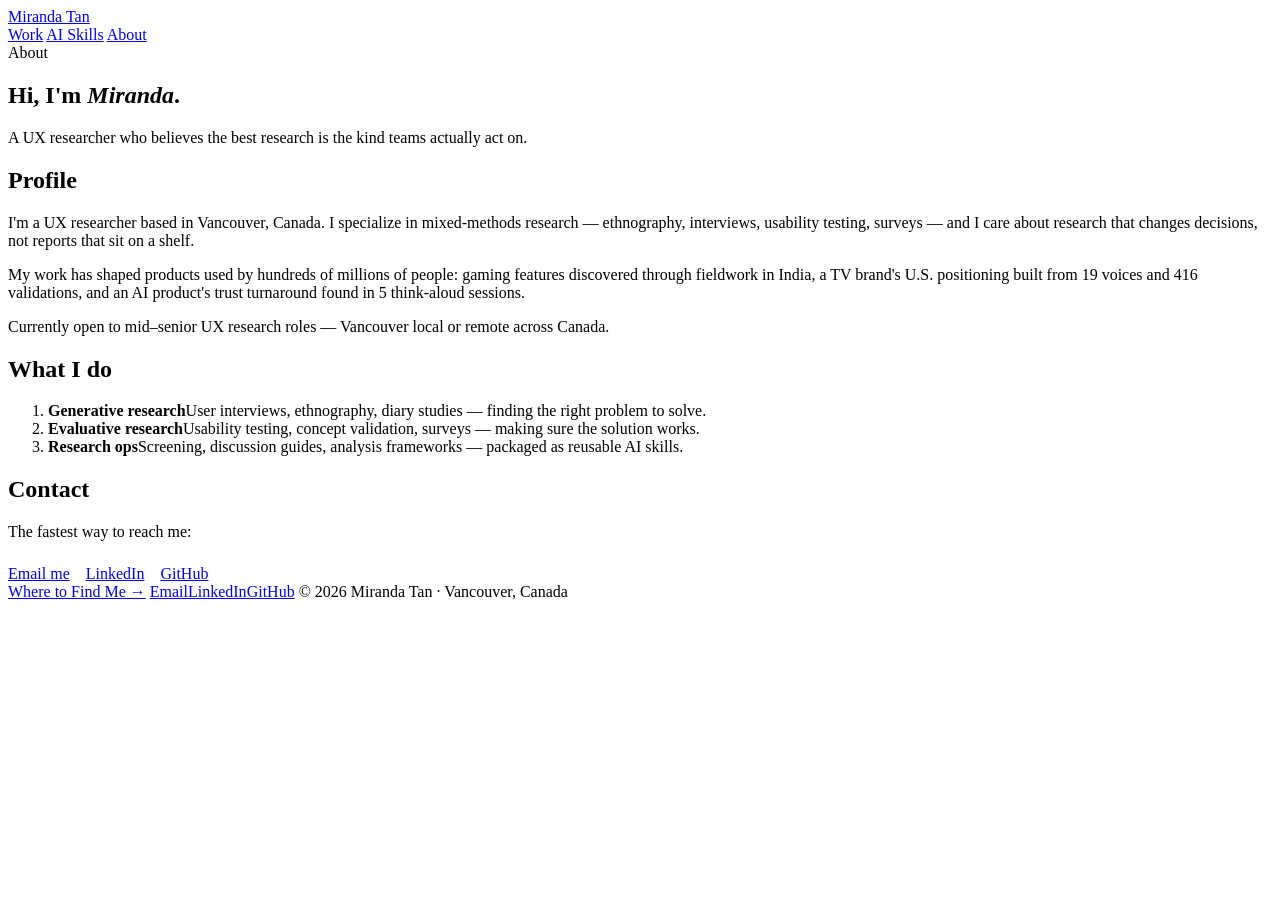
==== about.html @ 9dca178f "Update about.html" ====
<!DOCTYPE html>
<html lang="en">
<head>
<meta charset="UTF-8">
<meta name="viewport" content="width=device-width, initial-scale=1.0">
<title>About — Miranda Tan</title>
<link rel="stylesheet" href="styles.css">
</head>
<body>

<header class="nav">
  <a class="brand" href="index.html"><span class="dot"></span>Miranda Tan</a>
  <nav class="links">
    <a href="work.html">Work</a>
    <a href="skills.html">AI Skills</a>
    <a href="about.html" class="active">About</a>
  </nav>
</header>

<main>
  <div class="wrap">
    <section class="case-head">
      <span class="pill"><span class="pdot"></span>About</span>
      <div class="case-title-row">
        <h1>Hi, I'm <em style="font-style:italic;">Miranda</em>.</h1>
        <p class="lede">A UX researcher who believes the best research is the kind teams actually act on.</p>
      </div>
    </section>

    <section class="case-section">
      <div class="sec-title"><h2>Profile</h2></div>
      <div class="sec-body">
        <p>I'm a UX researcher based in Vancouver, Canada. I specialize in mixed-methods research — ethnography, interviews, usability testing, surveys — and I care about research that changes decisions, not reports that sit on a shelf.</p>
        <p>My work has shaped products used by hundreds of millions of people: gaming features discovered through fieldwork in India, a TV brand's U.S. positioning built from 19 voices and 416 validations, and an AI product's trust turnaround found in 5 think-aloud sessions.</p>
        <p>Currently open to mid–senior UX research roles — Vancouver local or remote across Canada.</p>
      </div>
    </section>

    <section class="case-section">
      <div class="sec-title"><h2>What I do</h2></div>
      <div class="sec-body">
        <ol class="num-list">
          <li><strong>Generative research</strong>User interviews, ethnography, diary studies — finding the right problem to solve.</li>
          <li><strong>Evaluative research</strong>Usability testing, concept validation, surveys — making sure the solution works.</li>
          <li><strong>Research ops</strong>Screening, discussion guides, analysis frameworks — packaged as reusable AI skills.</li>
        </ol>
      </div>
    </section>

    <section class="case-section">
      <div class="sec-title"><h2>Contact</h2></div>
      <div class="sec-body">
        <p>The fastest way to reach me:</p>
        <div style="margin-top:24px; display:flex; gap:16px; flex-wrap:wrap;">
          <a class="btn" href="mailto:mirandatan92@gmail.com">Email me</a>
          <a class="btn ghost" href="https://www.linkedin.com/in/mirandatanuxr/">LinkedIn</a>
          <a class="btn ghost" href="https://github.com/mirandatan814">GitHub</a>
        </div>
      </div>
    </section>
  </div>
</main>

<footer>
  <div class="wrap">
    <span class="find"><a href="about.html">Where to Find Me →</a></span>
    <span class="flinks"><a href="mailto:mirandatan92@gmail.com">Email</a><a href="https://www.linkedin.com/in/mirandatanuxr/">LinkedIn</a><a href="https://github.com/mirandatan814">GitHub</a></span>
    <span class="copy">© 2026 Miranda Tan · Vancouver, Canada</span>
  </div>
</footer>

</body>
</html>
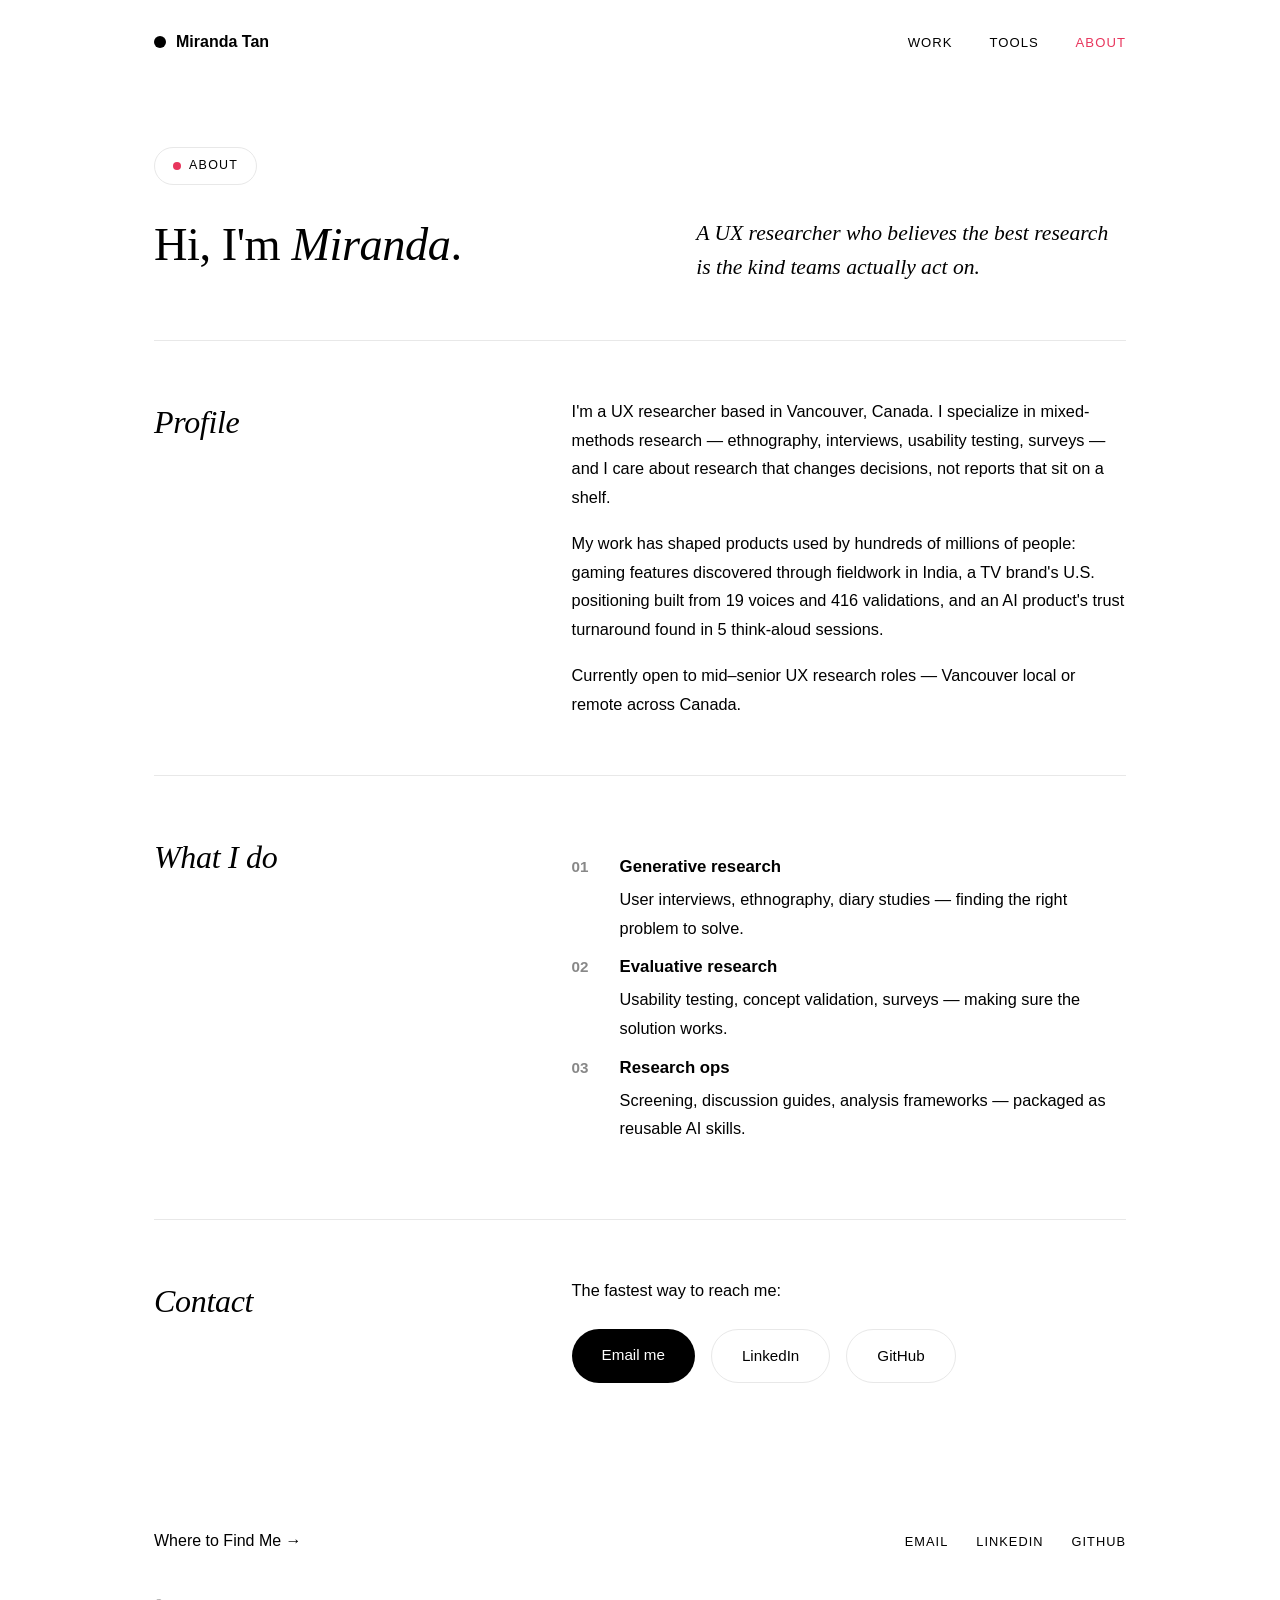
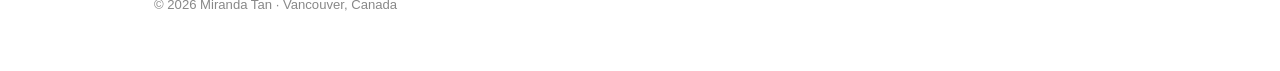
==== commit 8295d9b4: "Reframe skills as AI tools for UXR (about.html)" ====
--- a/about.html
+++ b/about.html
@@ -12,7 +12,7 @@
   <a class="brand" href="index.html"><span class="dot"></span>Miranda Tan</a>
   <nav class="links">
     <a href="work.html">Work</a>
-    <a href="skills.html">AI Skills</a>
+    <a href="skills.html">Tools</a>
     <a href="about.html" class="active">About</a>
   </nav>
 </header>
--- a/styles.css
+++ b/styles.css
@@ -0,0 +1,386 @@
+/* ============================================================
+   Miranda Tan — Portfolio
+   Design language: Swiss minimal + serif-italic accents,
+   one crimson accent, generous whitespace.
+   Fonts: Switzer (sans) + Erode (serif) via Fontshare.
+   ============================================================ */
+@import url('https://api.fontshare.com/v2/css?f[]=switzer@400,500,600,700&f[]=erode@400,400i,500,500i,600&display=swap');
+
+:root {
+  --bg: #ffffff;
+  --panel: #f7f7f7;
+  --ink: #000000;
+  --gray: #666666;
+  --gray-light: #888888;
+  --line: #e8e8e8;
+  --accent: #e8365d;        /* crimson */
+  --accent-soft: #fdeef2;
+  --radius: 12px;
+  --maxw: 1100px;
+  --sans: 'Switzer', -apple-system, BlinkMacSystemFont, 'Segoe UI', 'Helvetica Neue', Arial, sans-serif;
+  --serif: 'Erode', Georgia, 'Times New Roman', serif;
+}
+
+* { box-sizing: border-box; margin: 0; padding: 0; }
+
+html { scroll-behavior: smooth; }
+
+body {
+  font-family: var(--sans);
+  background: var(--bg);
+  color: var(--ink);
+  font-size: 17px;
+  line-height: 1.6;
+  -webkit-font-smoothing: antialiased;
+}
+
+::selection { background: var(--accent); color: #fff; }
+
+a { color: var(--ink); }
+a.dotted { text-decoration: underline dotted var(--accent) 2px; text-underline-offset: 4px; }
+
+/* ---------- 导航 ---------- */
+.nav {
+  max-width: var(--maxw);
+  margin: 0 auto;
+  padding: 28px 64px;
+  display: flex;
+  justify-content: space-between;
+  align-items: center;
+}
+.nav .brand {
+  display: flex; align-items: center; gap: 10px;
+  text-decoration: none; color: var(--ink);
+  font-weight: 600; font-size: 1rem;
+}
+.nav .brand .dot {
+  width: 12px; height: 12px; border-radius: 50%;
+  background: var(--ink);
+}
+.nav .links a {
+  margin-left: 32px;
+  text-decoration: none;
+  color: var(--ink);
+  font-size: 0.82rem; font-weight: 500;
+  letter-spacing: 0.08em; text-transform: uppercase;
+}
+.nav .links a:hover, .nav .links a.active { color: var(--accent); }
+
+/* ---------- 通用版式 ---------- */
+.wrap { max-width: var(--maxw); margin: 0 auto; padding: 0 64px; }
+section.block { padding: 72px 0; }
+.eyebrow {
+  font-family: var(--serif); font-style: italic; font-size: 2.2rem;
+  margin-bottom: 48px; letter-spacing: -0.01em;
+}
+.micro-label {
+  font-size: 0.78rem; font-weight: 500;
+  letter-spacing: 0.1em; text-transform: uppercase;
+  color: var(--gray-light);
+}
+.divider { border: none; border-top: 1px solid var(--line); margin: 0; }
+
+/* ---------- 首页 Hero ---------- */
+.hero {
+  min-height: 78vh;
+  display: flex; flex-direction: column;
+  justify-content: center; align-items: center;
+  text-align: center;
+  padding: 40px 64px;
+}
+.hero h1 {
+  font-size: clamp(2.6rem, 6vw, 4rem);
+  font-weight: 600; line-height: 1.15;
+  letter-spacing: -0.02em;
+  max-width: 900px;
+}
+.hero h1 .serif-it { font-family: var(--serif); font-style: italic; font-weight: 500; }
+.hero .sub {
+  margin-top: 28px;
+  color: var(--gray);
+  font-size: 1.15rem;
+  max-width: 640px; line-height: 1.7;
+}
+.hero .sub em { font-family: var(--serif); }
+.hero .loc {
+  margin-top: 22px;
+  font-size: 0.85rem; color: var(--gray-light);
+  display: flex; align-items: center; gap: 8px;
+}
+.hero .loc .pin {
+  width: 8px; height: 8px; border-radius: 50%;
+  background: var(--accent); display: inline-block;
+}
+.hero .cta-row { margin-top: 36px; display: flex; gap: 16px; }
+.btn {
+  display: inline-block; padding: 13px 30px; border-radius: 999px;
+  background: var(--ink); color: #fff; text-decoration: none;
+  font-weight: 500; font-size: 0.95rem;
+  transition: background 0.2s ease;
+}
+.btn:hover { background: var(--accent); }
+.btn.ghost { background: transparent; color: var(--ink); border: 1px solid var(--line); }
+.btn.ghost:hover { border-color: var(--ink); background: transparent; }
+
+/* ---------- 作品卡片 ---------- */
+.work-grid {
+  display: grid; grid-template-columns: 1fr 1fr;
+  column-gap: 40px; row-gap: 88px;
+}
+.work-card { text-decoration: none; color: var(--ink); display: block; }
+.work-card .thumb {
+  background: var(--panel);
+  border-radius: var(--radius);
+  overflow: hidden;
+  aspect-ratio: 16 / 10;
+  position: relative;
+}
+.work-card .thumb img {
+  width: 100%; height: 100%; object-fit: cover; display: block;
+  transition: transform 0.35s ease;
+}
+.work-card .thumb .veil {
+  position: absolute; inset: 0;
+  background: rgba(0,0,0,0.45);
+  display: flex; align-items: center; justify-content: center;
+  opacity: 0; transition: opacity 0.25s ease;
+}
+.work-card .thumb .veil span {
+  background: var(--accent); color: #fff;
+  font-size: 0.8rem; font-weight: 600; letter-spacing: 0.1em;
+  padding: 10px 26px; border-radius: 999px;
+}
+.work-card:hover .thumb .veil { opacity: 1; }
+.work-card:hover .thumb img { transform: scale(1.03); }
+.work-card .tags {
+  margin-top: 20px;
+  font-size: 0.82rem; color: var(--gray-light);
+  letter-spacing: 0.02em;
+}
+.work-card .tags .sep { margin: 0 8px; color: var(--line); }
+.work-card h3 {
+  margin-top: 10px;
+  font-size: 1.35rem; font-weight: 600;
+  letter-spacing: -0.01em; line-height: 1.3;
+  transition: color 0.2s ease;
+}
+.work-card:hover h3 { color: var(--accent); }
+.work-card p.desc { margin-top: 8px; color: var(--gray); font-size: 1rem; line-height: 1.6; }
+
+/* ---------- 胶囊标签 ---------- */
+.pill {
+  display: inline-flex; align-items: center; gap: 8px;
+  border: 1px solid var(--line); border-radius: 999px;
+  padding: 8px 18px;
+  font-size: 0.78rem; font-weight: 500;
+  letter-spacing: 0.1em; text-transform: uppercase;
+  color: var(--ink);
+}
+.pill .pdot { width: 8px; height: 8px; border-radius: 50%; background: var(--accent); }
+
+/* ---------- 案例页头 ---------- */
+.case-head { padding: 64px 0 0; }
+.case-head .pill { margin-bottom: 32px; }
+.case-title-row {
+  display: grid; grid-template-columns: 1.15fr 1fr;
+  gap: 48px; align-items: start;
+  padding-bottom: 56px;
+}
+.case-title-row h1 {
+  font-family: var(--serif); font-weight: 500;
+  font-size: clamp(2rem, 4vw, 2.9rem);
+  line-height: 1.2; letter-spacing: -0.01em;
+}
+.case-title-row .lede {
+  font-family: var(--serif); font-style: italic;
+  font-size: 1.35rem; line-height: 1.55; color: var(--ink);
+}
+.case-hero-fig { margin: 0 0 72px; }
+.case-hero-fig img {
+  width: 100%; height: auto; display: block;
+  border-radius: 18px;
+}
+.case-hero-fig figcaption { margin-top: 12px; font-size: 0.85rem; color: var(--gray-light); }
+
+/* ---------- 案例正文双栏 ---------- */
+.case-section {
+  display: grid; grid-template-columns: 1fr 1.5fr;
+  gap: 48px;
+  padding: 56px 0;
+  border-top: 1px solid var(--line);
+}
+.case-section .sec-title { position: sticky; top: 40px; align-self: start; }
+.case-section .sec-title h2 {
+  font-family: var(--serif); font-style: italic; font-weight: 500;
+  font-size: 2rem; letter-spacing: -0.01em;
+}
+.case-section .sec-body { font-size: 1.02rem; line-height: 1.75; color: var(--ink); }
+.case-section .sec-body > p { margin-bottom: 18px; }
+.case-section .sec-body > p:last-child { margin-bottom: 0; }
+.case-section .sec-body strong { font-weight: 600; }
+.case-section .sec-body ul { margin: 0 0 18px 20px; }
+.case-section .sec-body li { margin-bottom: 10px; }
+
+/* 信息模块 */
+.info-mod { margin: 8px 0 4px; }
+.info-mod .row {
+  display: grid; grid-template-columns: 130px 1fr; gap: 16px;
+  padding: 14px 0; border-bottom: 1px solid var(--line);
+}
+.info-mod .row:first-child { border-top: 1px solid var(--line); }
+.info-mod .k {
+  font-size: 0.76rem; font-weight: 500;
+  letter-spacing: 0.1em; text-transform: uppercase;
+  color: var(--gray-light); padding-top: 3px;
+}
+.info-mod .v { font-weight: 500; }
+
+/* 编号 findings */
+.finding { padding: 26px 0; border-bottom: 1px solid var(--line); }
+.finding:first-of-type { border-top: 1px solid var(--line); }
+.finding .f-num { color: var(--gray-light); font-size: 0.9rem; font-weight: 500; }
+.finding .f-q {
+  margin-top: 6px; font-weight: 700; font-size: 1.12rem;
+  color: var(--accent); line-height: 1.45;
+}
+.finding .f-a { margin-top: 10px; color: var(--ink); }
+.finding .f-a p { margin-bottom: 12px; }
+
+/* 大字引用 */
+.big-quote {
+  font-family: var(--serif);
+  font-size: clamp(1.5rem, 3vw, 2rem);
+  line-height: 1.45; font-weight: 500;
+  margin: 40px 0; letter-spacing: -0.01em;
+}
+.big-quote .hl { color: var(--accent); font-style: italic; }
+.big-quote .attr {
+  display: block; margin-top: 14px;
+  font-family: var(--sans); font-size: 0.85rem; font-style: normal;
+  color: var(--gray-light);
+}
+.pquote {
+  border-left: 3px solid var(--accent);
+  padding: 6px 0 6px 20px; margin: 24px 0;
+  font-style: italic; font-size: 1.08rem; line-height: 1.7;
+}
+.pquote .attr { display: block; margin-top: 8px; font-size: 0.85rem; font-style: normal; color: var(--gray-light); }
+
+/* callout */
+.callout {
+  background: var(--panel);
+  border-radius: var(--radius);
+  padding: 26px 30px; margin: 28px 0;
+  font-size: 1rem; line-height: 1.7;
+}
+.callout strong { font-weight: 600; }
+
+/* 图 */
+.figure { margin: 32px 0; }
+.figure img {
+  width: 100%; height: auto; display: block;
+  border-radius: var(--radius); border: 1px solid var(--line);
+}
+.figure figcaption { margin-top: 12px; font-size: 0.85rem; color: var(--gray-light); line-height: 1.6; }
+.figure.tall { max-width: 380px; margin-left: auto; margin-right: auto; }
+.figure-row { display: grid; grid-template-columns: 1fr 1fr; gap: 24px; margin: 32px 0; }
+.figure-row .figure { margin: 0; }
+@media (max-width: 640px) { .figure-row { grid-template-columns: 1fr; } }
+
+/* 数据表 */
+table.data { width: 100%; border-collapse: collapse; margin: 24px 0; font-size: 0.95rem; }
+table.data th, table.data td { text-align: left; padding: 12px 14px; border-bottom: 1px solid var(--line); vertical-align: top; }
+table.data th { font-size: 0.76rem; text-transform: uppercase; letter-spacing: 0.08em; color: var(--gray-light); font-weight: 500; }
+table.data td strong { font-weight: 600; }
+
+/* 时间线 */
+.timeline { margin: 24px 0; padding: 0; list-style: none; }
+.timeline li { position: relative; padding: 0 0 22px 28px; border-left: 2px solid var(--line); margin-left: 6px; }
+.timeline li:last-child { padding-bottom: 0; }
+.timeline li::before {
+  content: ""; position: absolute; left: -7px; top: 7px;
+  width: 12px; height: 12px; border-radius: 50%; background: var(--accent);
+}
+.timeline .t-label { font-weight: 600; }
+.timeline .t-text { color: var(--gray); }
+
+.num-list { margin: 20px 0; padding: 0; list-style: none; counter-reset: n; }
+.num-list li { counter-increment: n; margin-bottom: 20px; padding-left: 48px; position: relative; }
+.num-list li::before {
+  content: counter(n, decimal-leading-zero);
+  position: absolute; left: 0; top: 2px;
+  color: var(--gray-light); font-weight: 600; font-size: 0.95rem;
+}
+.num-list li strong { display: block; margin-bottom: 4px; font-size: 1.05rem; }
+
+/* 统计卡片行 */
+.stat-row { display: grid; grid-template-columns: repeat(3, 1fr); gap: 24px; margin: 32px 0; }
+.stat { border-top: 2px solid var(--ink); padding-top: 16px; }
+.stat .n { font-size: 2rem; font-weight: 700; letter-spacing: -0.02em; }
+.stat .n em { font-family: var(--serif); font-style: italic; font-weight: 500; color: var(--accent); }
+.stat .d { margin-top: 6px; color: var(--gray); font-size: 0.92rem; line-height: 1.55; }
+@media (max-width: 640px) { .stat-row { grid-template-columns: 1fr; } }
+
+/* ---------- 渐变带 ---------- */
+.gradient-band {
+  height: 120px;
+  background: linear-gradient(100deg,
+    rgba(232, 54, 93, 0.16) 0%,
+    rgba(240, 98, 140, 0.13) 28%,
+    rgba(247, 178, 103, 0.12) 55%,
+    rgba(253, 205, 170, 0.14) 78%,
+    rgba(232, 54, 93, 0.10) 100%);
+}
+.gradient-band.slim { height: 6px; }
+
+/* ---------- GitHub & Skills 板块 ---------- */
+.github-grid { display: grid; grid-template-columns: 1fr 1.4fr; gap: 64px; align-items: start; }
+.github-intro p { color: var(--gray); line-height: 1.75; margin-bottom: 24px; }
+.github-intro p strong { color: var(--ink); font-weight: 600; }
+.github-intro .btn { margin-top: 4px; }
+.skill-row {
+  display: grid; grid-template-columns: 52px 1fr 28px; gap: 16px; align-items: start;
+  padding: 24px 0; border-bottom: 1px solid var(--line);
+  text-decoration: none; color: var(--ink);
+}
+.skill-row:first-child { border-top: 1px solid var(--line); }
+.skill-row .f-num { color: var(--gray-light); font-weight: 600; font-size: 0.95rem; padding-top: 2px; }
+.skill-row .f-body strong { display: block; font-size: 1.08rem; font-weight: 600; margin-bottom: 4px; transition: color 0.2s ease; }
+.skill-row .f-body span { color: var(--gray); font-size: 0.95rem; line-height: 1.6; }
+.skill-row .f-arrow { color: var(--gray-light); font-size: 1.2rem; padding-top: 2px; transition: transform 0.2s ease, color 0.2s ease; }
+.skill-row:hover .f-body strong { color: var(--accent); }
+.skill-row:hover .f-arrow { color: var(--accent); transform: translateX(5px); }
+@media (max-width: 900px) { .github-grid { grid-template-columns: 1fr; gap: 32px; } }
+
+/* ---------- 页脚 ---------- */
+footer { margin-top: 40px; }
+footer .wrap {
+  padding-top: 48px; padding-bottom: 56px;
+  display: flex; justify-content: space-between; align-items: center;
+  flex-wrap: wrap; gap: 16px;
+}
+footer .find { font-size: 1rem; }
+footer .find a { text-decoration: none; }
+footer .find a:hover { color: var(--accent); }
+footer .flinks a {
+  margin-left: 28px; text-decoration: none;
+  font-size: 0.8rem; font-weight: 500;
+  letter-spacing: 0.08em; text-transform: uppercase;
+  color: var(--ink);
+}
+footer .flinks a:hover { color: var(--accent); }
+footer .copy { width: 100%; margin-top: 24px; font-size: 0.82rem; color: var(--gray-light); }
+
+/* ---------- 响应式 ---------- */
+@media (max-width: 900px) {
+  .case-title-row { grid-template-columns: 1fr; gap: 24px; }
+  .case-section { grid-template-columns: 1fr; gap: 24px; }
+  .case-section .sec-title { position: static; }
+  .work-grid { grid-template-columns: 1fr; row-gap: 64px; }
+}
+@media (max-width: 640px) {
+  .nav, .wrap, .hero { padding-left: 24px; padding-right: 24px; }
+  .nav .links a { margin-left: 18px; }
+  section.block { padding: 52px 0; }
+  .eyebrow { font-size: 1.7rem; }
+}
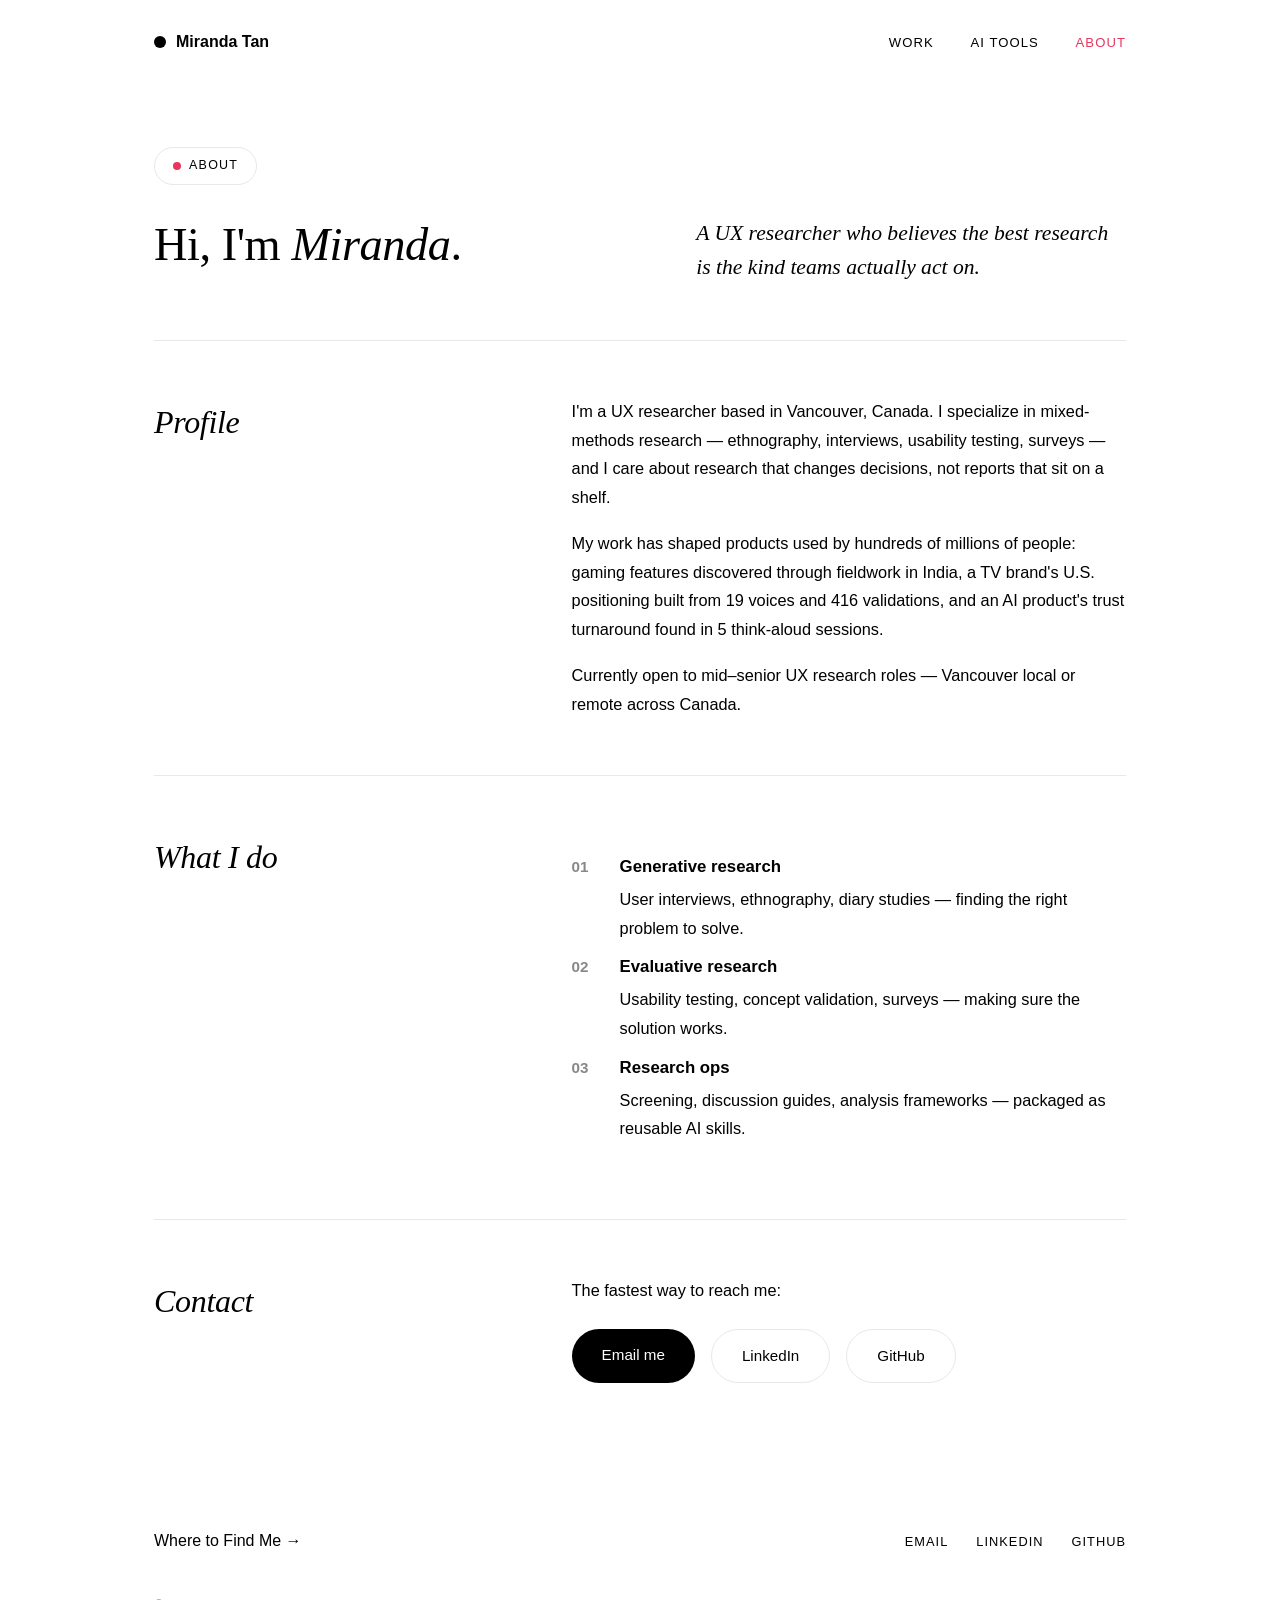
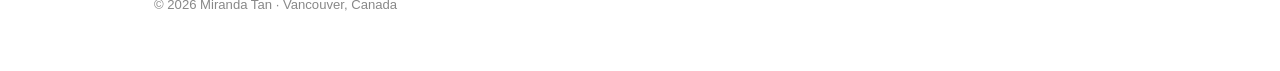
==== commit 82ee1aa4: "Nav label Tools -> AI Tools (about.html)" ====
--- a/about.html
+++ b/about.html
@@ -12,7 +12,7 @@
   <a class="brand" href="index.html"><span class="dot"></span>Miranda Tan</a>
   <nav class="links">
     <a href="work.html">Work</a>
-    <a href="skills.html">Tools</a>
+    <a href="skills.html">AI Tools</a>
     <a href="about.html" class="active">About</a>
   </nav>
 </header>
